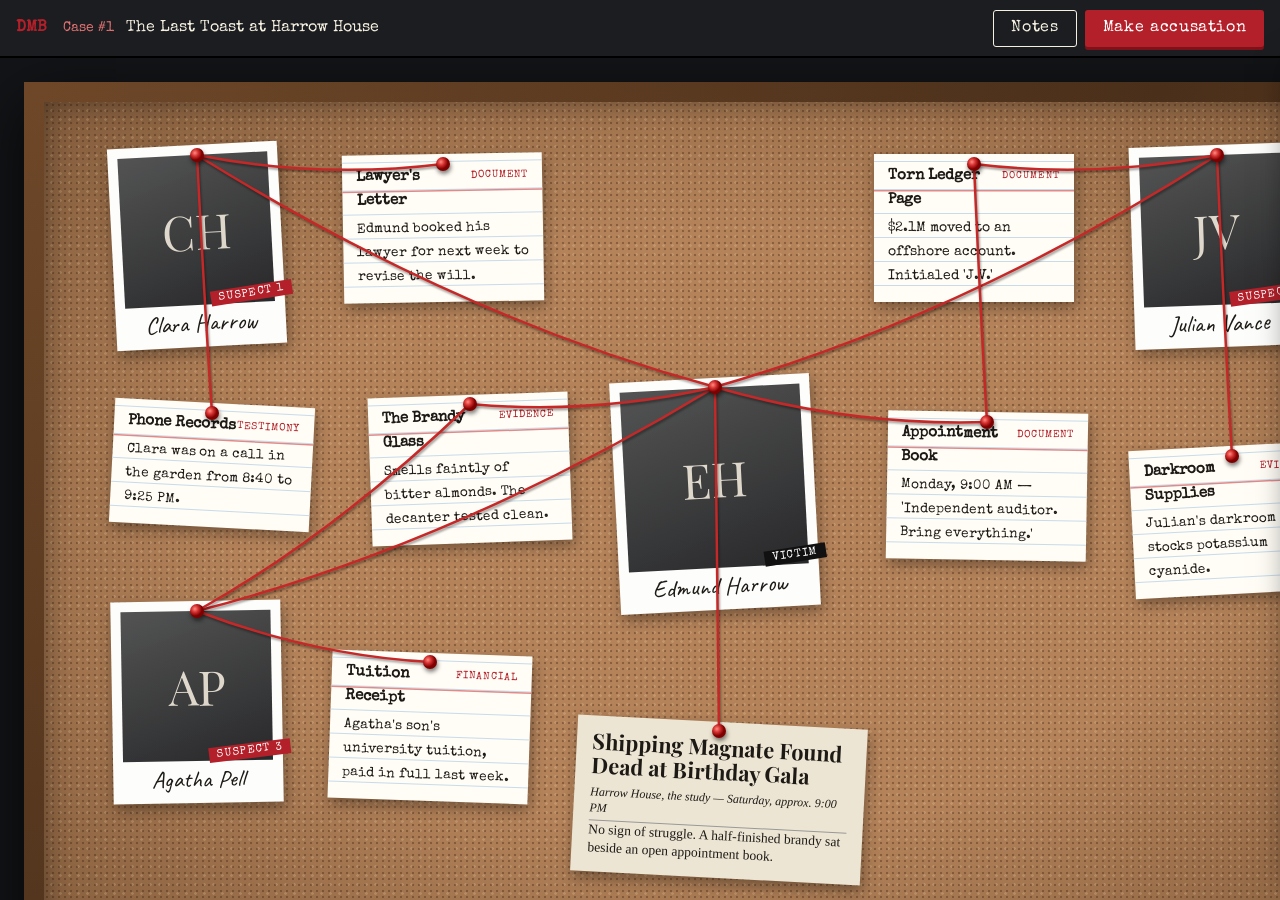
==== play.html @ d07ac270 "Make clure the one to show" ====
<!DOCTYPE html>
<html lang="en">
<head>
  <meta charset="UTF-8">
  <link rel="icon" href="cases/DMB.png">
  <meta name="viewport" content="width=device-width, initial-scale=1">
  <title>The Daily Case</title>
  <link rel="preconnect" href="https://fonts.googleapis.com">
  <link href="https://fonts.googleapis.com/css2?family=Caveat:wght@500&family=Playfair+Display:wght@700;900&family=Special+Elite&display=swap" rel="stylesheet">
  <link rel="stylesheet" href="css/style.css">
  <script src="js/game.js" defer></script>
</head>
<body class="play">
  <header class="topbar">
    <a href="index.html" class="brand">
        DMB
    </a>
    <div class="case-meta">
      <span id="case-number"></span>
      <strong id="case-title">Loading case file…</strong>
    </div>
    <div class="actions">
      <button id="notes-toggle" class="btn btn-ghost" aria-expanded="false" aria-controls="notepad">Notes</button>
      <button id="accuse-btn" class="btn btn-red">Make accusation</button>
    </div>
  </header>

  <main class="board-wrap">
    <div id="board">
      <svg id="strings" aria-hidden="true">
        <defs>
          <radialGradient id="pin-grad" cx="35%" cy="35%">
            <stop offset="0" stop-color="#ff8a80"/>
            <stop offset="0.5" stop-color="#d32f2f"/>
            <stop offset="1" stop-color="#7f0000"/>
          </radialGradient>
        </defs>
        <g id="string-layer"></g>
      </svg>
    </div>
  </main>

  <aside id="notepad" class="notepad" aria-label="Detective's notes">
    <div class="notepad-head">
      <span>Detective's notes</span>
      <button id="notes-close" aria-label="Close notes">×</button>
    </div>
    <textarea id="notes" placeholder="Jot down your theories…"></textarea>
  </aside>

  <dialog id="detail" class="modal">
    <button class="modal-x" data-close aria-label="Close">×</button>
    <div id="detail-body"></div>
    <div class="modal-actions">
      <button id="detail-note" class="btn btn-ghost">Add to notes</button>
    </div>
  </dialog>

  <dialog id="accuse" class="modal modal-wide">
    <form id="accuse-form">
      <p class="kicker">Final report</p>
      <h2>File your accusation</h2>
      <fieldset><legend>Who did it?</legend><div id="culprit-options" class="choices"></div></fieldset>
      <fieldset><legend>Why?</legend><div id="motive-options" class="choices choices--stack"></div></fieldset>
      <fieldset><legend>Did they have help?</legend><div id="accomplice-options" class="choices"></div></fieldset>
      <p class="warning">You only get one accusation per case.</p>
      <div class="modal-actions">
        <button type="button" class="btn btn-ghost" data-close>Keep investigating</button>
        <button type="submit" class="btn btn-red">Accuse</button>
      </div>
    </form>
  </dialog>

  <dialog id="result" class="modal">
    <div id="result-body"></div>
    <div class="modal-actions">
      <button class="btn btn-ghost" data-close>Back to board</button>
      <button id="share-btn" class="btn btn-red">Share result</button>
    </div>
  </dialog>
</body>
</html>
---- css/style.css ----
:root {
  --ink: #1d1a16;
  --paper: #f6f0e1;
  --paper-2: #fffdf6;
  --red: #b3202a;
  --red-dark: #7d121a;
  --cork: #b4835a;
  --wood: #5a3a22;
  --noir: #121417;
  --type: 'Special Elite', 'Courier New', monospace;
  --hand: 'Caveat', cursive;
  --display: 'Playfair Display', Georgia, serif;
}

* { box-sizing: border-box; }
html, body { margin: 0; height: 100%; }
body { font-family: var(--type); color: var(--ink); }

/* ---------- Buttons ---------- */
.btn {
  font: inherit; border: 0; cursor: pointer; text-decoration: none;
  display: inline-block; padding: .6rem 1.1rem; border-radius: 3px;
  letter-spacing: .04em; transition: transform .1s, background .15s;
}
.btn:active { transform: translateY(1px); }
.btn-red { background: var(--red); color: #fff; box-shadow: 0 3px 0 var(--red-dark); }
.btn-red:hover { background: #c9252f; }
.btn-ghost { background: transparent; color: inherit; border: 1.5px solid currentColor; }
.btn-lg { padding: .9rem 1.6rem; font-size: 1.1rem; }

/* ---------- Landing ---------- */
.landing {
  min-height: 100vh; display: grid; place-items: center; color: var(--paper);
  background: radial-gradient(ellipse at 50% 30%, #2a2d33 0%, var(--noir) 70%);
}
.hero { text-align: center; padding: 2rem; max-width: 560px; }
.logo {
  position: relative; background: var(--paper); color: var(--ink);
  padding: 2.5rem 2rem 2rem; margin-bottom: 2rem;
  transform: rotate(-1.5deg); box-shadow: 0 20px 50px rgba(0,0,0,.6);
}
.logo::before { /* tape */
  content: ''; position: absolute; top: -12px; left: 50%; width: 100px; height: 26px;
  background: rgba(225, 215, 185, .75); transform: translateX(-50%) rotate(2deg);
}
.logo-stamp {
  position: absolute; top: 1rem; right: 1rem; padding: .15rem .5rem;
  border: 2px solid var(--red); color: var(--red); font-size: .75rem;
  text-transform: uppercase; letter-spacing: .15em; transform: rotate(8deg);
}
.logo h1 {
  font-family: var(--display); font-weight: 900; text-transform: uppercase;
  font-size: clamp(3rem, 10vw, 5rem); line-height: .9; margin: .5rem 0 1rem;
}
.tagline { margin: 0; }
.today { opacity: .7; text-transform: uppercase; letter-spacing: .1em; font-size: .85rem; }
.hero-actions { display: flex; gap: 1rem; justify-content: center; flex-wrap: wrap; margin: 1.5rem 0; }
.how { text-align: left; opacity: .85; }
.how summary { cursor: pointer; text-align: center; }
.how ol { line-height: 1.7; }

/* ---------- Play layout ---------- */
.play { background: var(--noir); display: flex; flex-direction: column; height: 100vh; overflow: hidden; }
.topbar {
  display: flex; align-items: center; gap: 1rem; flex-wrap: wrap;
  padding: .6rem 1rem; background: #1b1d21; color: var(--paper); border-bottom: 2px solid #000;
}
/* .brand {
  font-family: var(--display); font-weight: 900; text-transform: uppercase;
  color: var(--paper); text-decoration: none; font-size: 1.2rem;
} */
.brand { display: flex; align-items: center; text-decoration: none; color:var(--red); font-family: (--display); font-weight: 900; }
.brand img { height: 40px; width: auto; display: block; }
.case-meta { flex: 1; display: flex; gap: .75rem; align-items: baseline; min-width: 0; }
.case-meta span { color: #e57373; font-size: .85rem; white-space: nowrap; }
.case-meta strong { font-weight: normal; white-space: nowrap; overflow: hidden; text-overflow: ellipsis; }
.actions { display: flex; gap: .5rem; }

.board-wrap { flex: 1; overflow: auto; padding: 24px; }

/* ---------- Corkboard ---------- */
#board {
  position: relative; width: 1400px; height: 900px; margin: 0 auto;
  background-color: var(--cork);
  background-image:
    radial-gradient(rgba(60,30,10,.35) 1px, transparent 1.6px),
    radial-gradient(rgba(255,230,190,.18) 1px, transparent 1.6px),
    radial-gradient(ellipse at center, transparent 50%, rgba(40,20,5,.35) 100%);
  background-size: 6px 6px, 9px 9px, 100% 100%;
  background-position: 0 0, 3px 4px, 0 0;
  border: 20px solid var(--wood);
  border-image: linear-gradient(135deg, #6e4728, #4a2f1a 50%, #6e4728) 1;
  box-shadow: 0 20px 60px rgba(0,0,0,.7), inset 0 0 30px rgba(0,0,0,.4);
}

.card {
  position: absolute; transform: rotate(var(--tilt, 0deg));
  box-shadow: 2px 6px 14px rgba(0,0,0,.35);
  cursor: grab; user-select: none; touch-action: none;
  transition: box-shadow .15s, transform .15s;
}
.card:hover { transform: rotate(var(--tilt)) scale(1.02); box-shadow: 4px 12px 24px rgba(0,0,0,.45); }
.card.dragging { cursor: grabbing; transform: rotate(0deg) scale(1.05); box-shadow: 8px 20px 30px rgba(0,0,0,.5); transition: none; }
.card:focus-visible { outline: 3px solid #ffd54f; outline-offset: 3px; }

/* Polaroids */
.card--suspect, .card--victim, .card--police { background: #fdfdfb; padding: 10px 10px 12px; width: 170px; }
.card--victim { width: 200px; }
.card--police .stamp { background: #1f4fbf; }
.photo {
  aspect-ratio: 1; display: grid; place-items: center; overflow: hidden;
  background: linear-gradient(160deg, #4b4f57, #24272c); filter: sepia(.25);
}
/* .card--victim .photo { filter: grayscale(1); } */
.photo img { width: 100%; height: 100%; object-fit: cover; pointer-events: none;}
.photo span { font-family: var(--display); font-size: 3rem; color: rgba(255,255,255,.75); }
.caption { font-family: var(--hand); font-size: 1.5rem; text-align: center; margin-top: 6px; line-height: 1; }
.stamp {
  position: absolute; bottom: 44px; right: -8px; padding: 2px 8px;
  background: var(--red); color: #fff; font-size: .7rem;
  text-transform: uppercase; letter-spacing: .12em; transform: rotate(-6deg);
}
.card--victim .stamp { background: #111; }


.clue-photo { margin: -10px -14px 6px; }
.clue-photo img { display: block; width: 100%; pointer-events: none; -webkit-user-drag: none; }

/* Index cards */
.card--clue {
  width: 200px; padding: 10px 14px 14px; font-size: .85rem; line-height: 24px;
  background:
    linear-gradient(#e08a8a, #e08a8a) 0 36px / 100% 1.5px no-repeat,
    repeating-linear-gradient(transparent 0 23px, #c7dbea 23px 24px) 0 12px,
    var(--paper-2);
}
.card--clue h4 { margin: 0 0 4px; font-size: .95rem; }
.card--clue p { margin: 0; }
.tag { float: right; font-size: .65rem; text-transform: uppercase; letter-spacing: .1em; color: var(--red); }

/* Newspaper clipping */
.card--scene {
  width: 290px; padding: 14px 16px; background: #ece5d3;
  font-family: Georgia, serif; font-size: .85rem; line-height: 1.35;
}
.card--scene h3 { font-family: var(--display); font-size: 1.35rem; line-height: 1.1; margin: 0 0 6px; }
.dateline { font-style: italic; font-size: .75rem; margin: 0 0 6px; padding-bottom: 4px; border-bottom: 1px solid #999; }
.card--scene p { margin: 0; }

/* Red string + pins */
#strings { position: absolute; inset: 0; width: 100%; height: 100%; pointer-events: none; z-index: 1000; overflow: visible; }
.string { fill: none; stroke: #c62828; stroke-width: 2.5; stroke-linecap: round; filter: drop-shadow(1px 2px 1px rgba(0,0,0,.4)); }
.pin { fill: url(#pin-grad); filter: drop-shadow(1px 3px 2px rgba(0,0,0,.5)); }

.error {
  position: absolute; top: 50%; left: 50%; transform: translate(-50%, -50%);
  background: var(--paper); padding: 1.5rem; max-width: 420px; text-align: center;
}

/* ---------- Notepad ---------- */
.notepad {
  position: fixed; top: 64px; right: 0; bottom: 16px; width: min(340px, 90vw); z-index: 2000;
  display: flex; flex-direction: column; background: #fff8b8;
  border-left: 3px solid #e57373; box-shadow: -8px 0 30px rgba(0,0,0,.5);
  transform: translateX(105%); transition: transform .3s ease;
}
.notepad.open { transform: none; }
.notepad-head {
  display: flex; justify-content: space-between; align-items: center;
  padding: .6rem 1rem; background: #2b2b2b; color: #fff8b8;
}
.notepad-head button { background: none; border: 0; color: inherit; font-size: 1.5rem; cursor: pointer; }
#notes {
  flex: 1; border: 0; outline: none; resize: none; color: #1a237e;
  padding: 4px 1rem 1rem 2.2rem; font-family: var(--hand); font-size: 1.45rem; line-height: 32px;
  background: repeating-linear-gradient(transparent 0 31px, #9fc5e8 31px 32px);
  background-attachment: local;
}

/* ---------- Modals ---------- */
.modal {
  border: 0; padding: 2rem; max-width: min(520px, 92vw);
  background: var(--paper); font-family: var(--type); color: var(--ink);
  box-shadow: 0 30px 80px rgba(0,0,0,.6);
}
.modal-wide { max-width: min(660px, 94vw); }
.modal::backdrop { background: rgba(10,10,12,.7); backdrop-filter: blur(2px); }
.modal h2 { font-family: var(--display); font-size: 1.8rem; margin: .2rem 0 .8rem; }
.modal h3 { font-family: var(--display); margin: 1.5rem 0 .4rem; }
.modal p { line-height: 1.5; }
.modal dl { display: grid; grid-template-columns: auto 1fr; gap: .25rem 1rem; font-size: .9rem; }
.modal dt { color: #6b6255; }
.modal dd { margin: 0; }
.modal-x { position: absolute; top: .5rem; right: .75rem; background: none; border: 0; font-size: 1.6rem; cursor: pointer; }
.modal-actions { display: flex; gap: .75rem; justify-content: flex-end; flex-wrap: wrap; margin-top: 1.5rem; }
.kicker { margin: 0; color: var(--red); font-size: .75rem; text-transform: uppercase; letter-spacing: .15em; }

fieldset { border: 0; padding: 0; margin: 0 0 1.2rem; }
legend { font-weight: bold; margin-bottom: .5rem; }
.choices { display: grid; grid-template-columns: repeat(auto-fit, minmax(150px, 1fr)); gap: .5rem; }
.choices--stack { grid-template-columns: 1fr; }
.choice { position: relative; }
.choice input { position: absolute; opacity: 0; }
.choice span {
  display: block; height: 100%; padding: .7rem .8rem; cursor: pointer;
  border: 1.5px solid #b9ad97; background: var(--paper-2); transition: background .15s, border-color .15s;
}
.choice span:hover { border-color: var(--ink); }
.choice input:checked + span { border-color: var(--red); background: #fbe3e3; box-shadow: inset 0 0 0 1px var(--red); }
.choice input:focus-visible + span { outline: 2px solid var(--ink); outline-offset: 2px; }
.choice input:disabled + span { opacity: .35; cursor: not-allowed; text-decoration: line-through; }
.warning { font-size: .8rem; color: #6b6255; }

.result-stamp {
  display: inline-block; padding: .2rem .8rem; border: 3px solid;
  font-size: 1.3rem; text-transform: uppercase; letter-spacing: .1em; transform: rotate(-4deg);
}
.result-stamp.win { color: #2e7d32; }
.result-stamp.lose { color: var(--red); }
.verdict { list-style: none; padding: 0; margin: 1rem 0 0; }
.verdict li { display: flex; justify-content: space-between; gap: 1rem; padding: .55rem 0; border-bottom: 1px dashed #b9ad97; }
.verdict-label { color: #6b6255; }
.logo h1 img {
  display: block;
  width: 100%;
  max-width: 320px;
  height: auto;
  margin: 0 auto;
}

@media (max-width: 640px) {
  .brand { display: none; }
  .topbar { padding: .5rem; }
  .modal { padding: 1.4rem; }
}
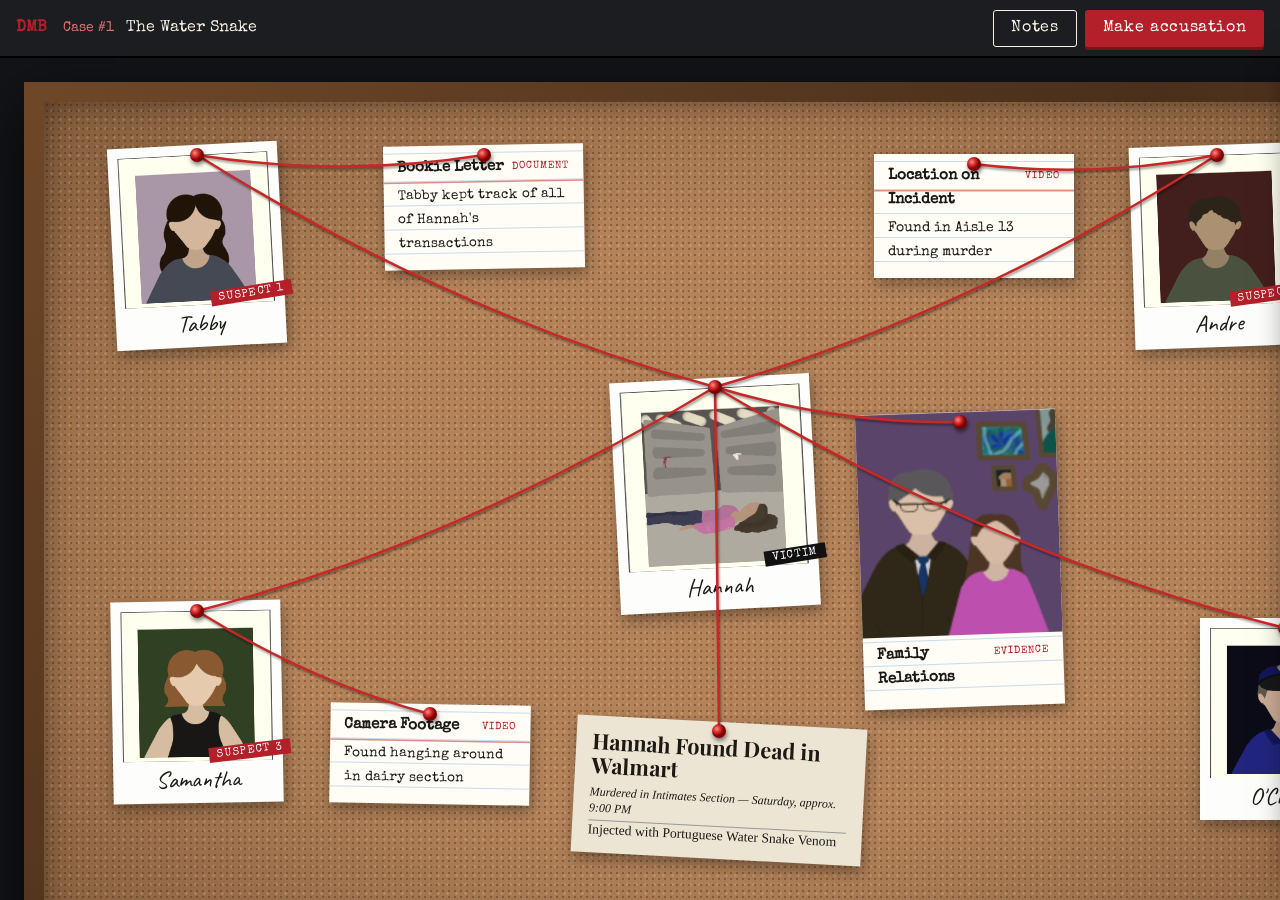
==== commit 964d56a3: "Images more general use" ====
--- a/play.html
+++ b/play.html
@@ -2,7 +2,7 @@
 <html lang="en">
 <head>
   <meta charset="UTF-8">
-  <link rel="icon" href="cases/DMB.png">
+  <link rel="icon" href="assets/DMB.png">
   <meta name="viewport" content="width=device-width, initial-scale=1">
   <title>The Daily Case</title>
   <link rel="preconnect" href="https://fonts.googleapis.com">
